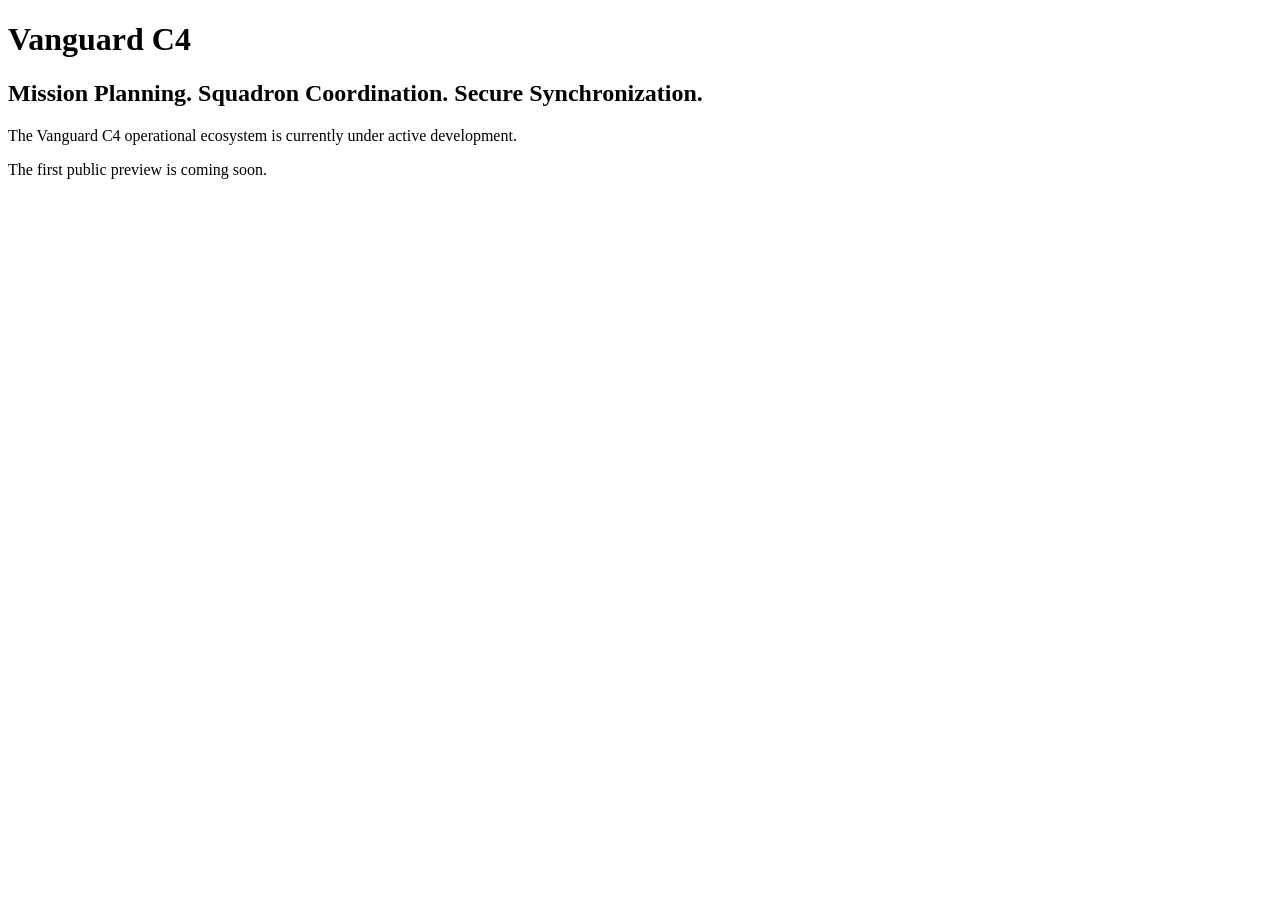
==== index.html @ b099a316 "Rename inndex.html to index.html" ====
<!DOCTYPE html>
<html lang="en">
<head>
    <meta charset="UTF-8">
    <meta name="viewport" content="width=device-width, initial-scale=1.0">
    <title>Vanguard C4</title>

    <link rel="stylesheet" href="css/styles.css">
</head>

<body>

    <h1>Vanguard C4</h1>

    <h2>Mission Planning. Squadron Coordination. Secure Synchronization.</h2>

    <p>
        The Vanguard C4 operational ecosystem is currently under active development.
    </p>

    <p>
        The first public preview is coming soon.
    </p>

    <script src="js/main.js"></script>

</body>
</html>
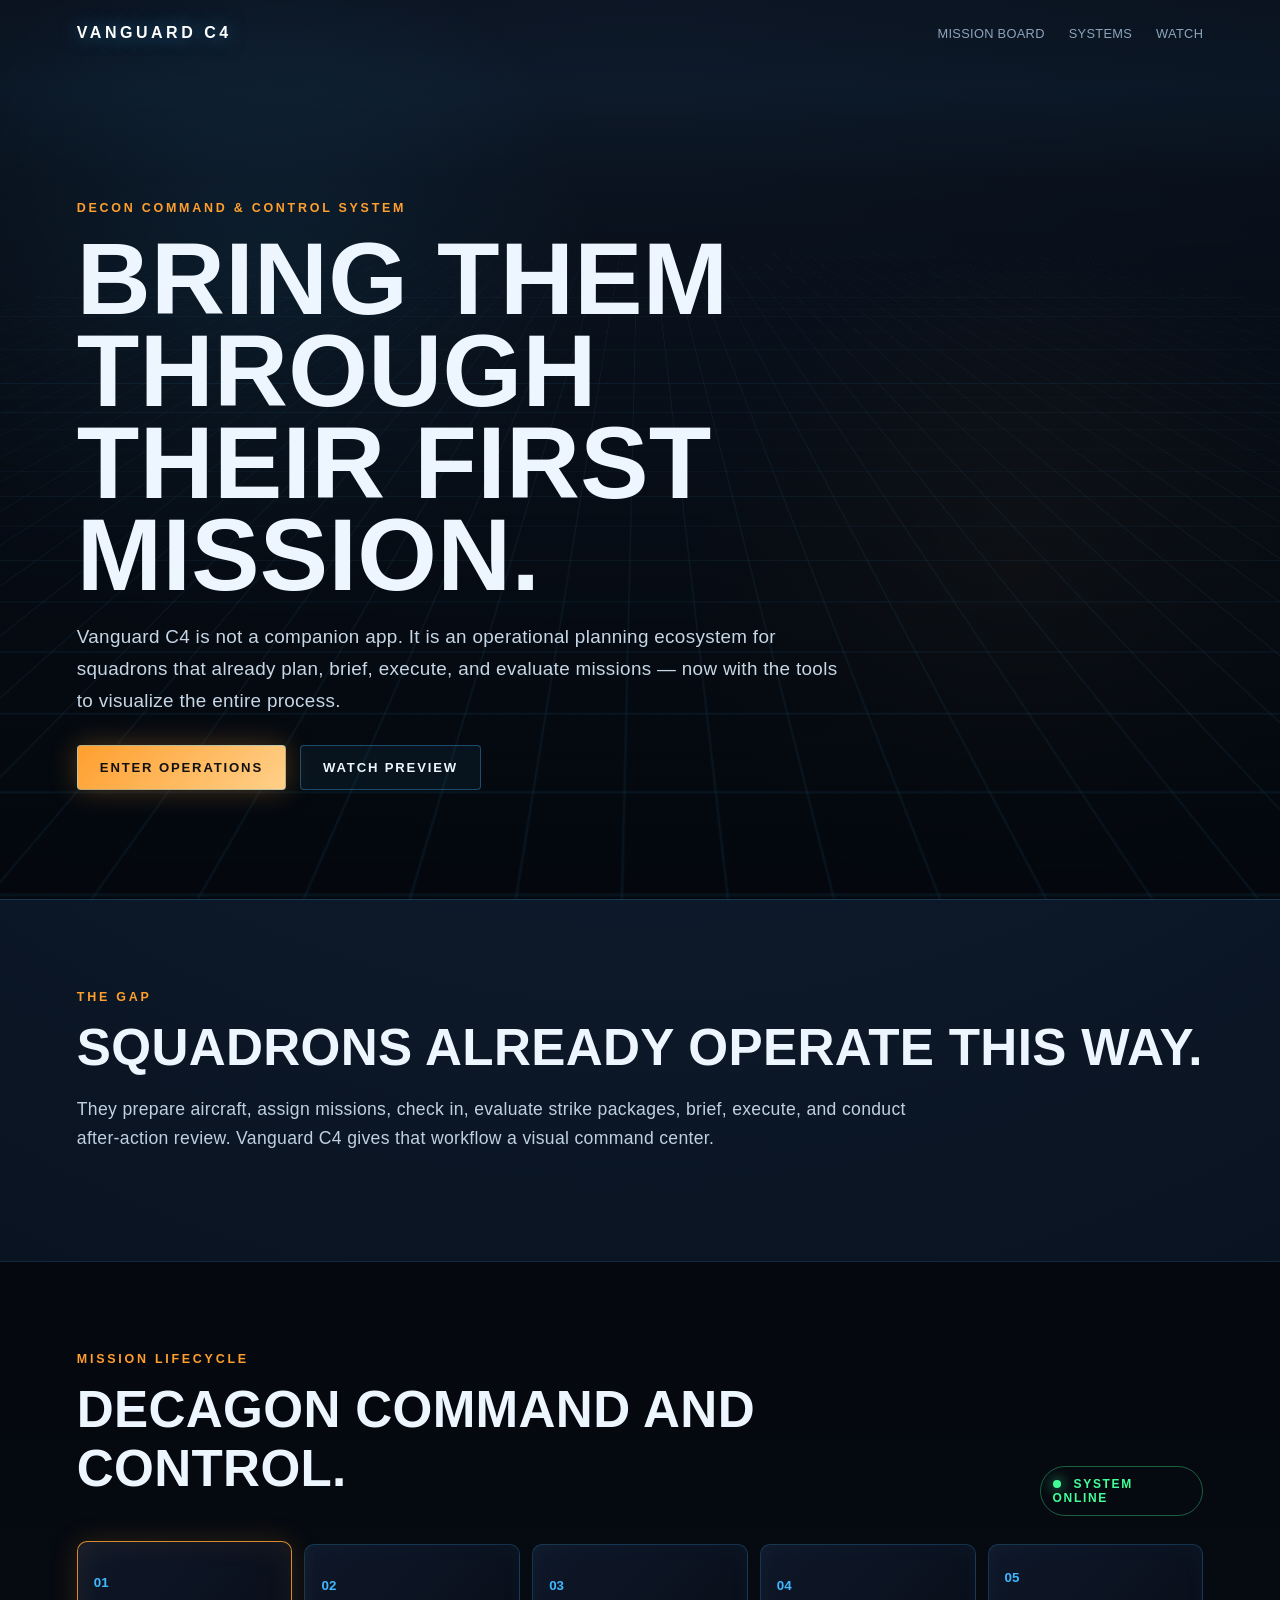
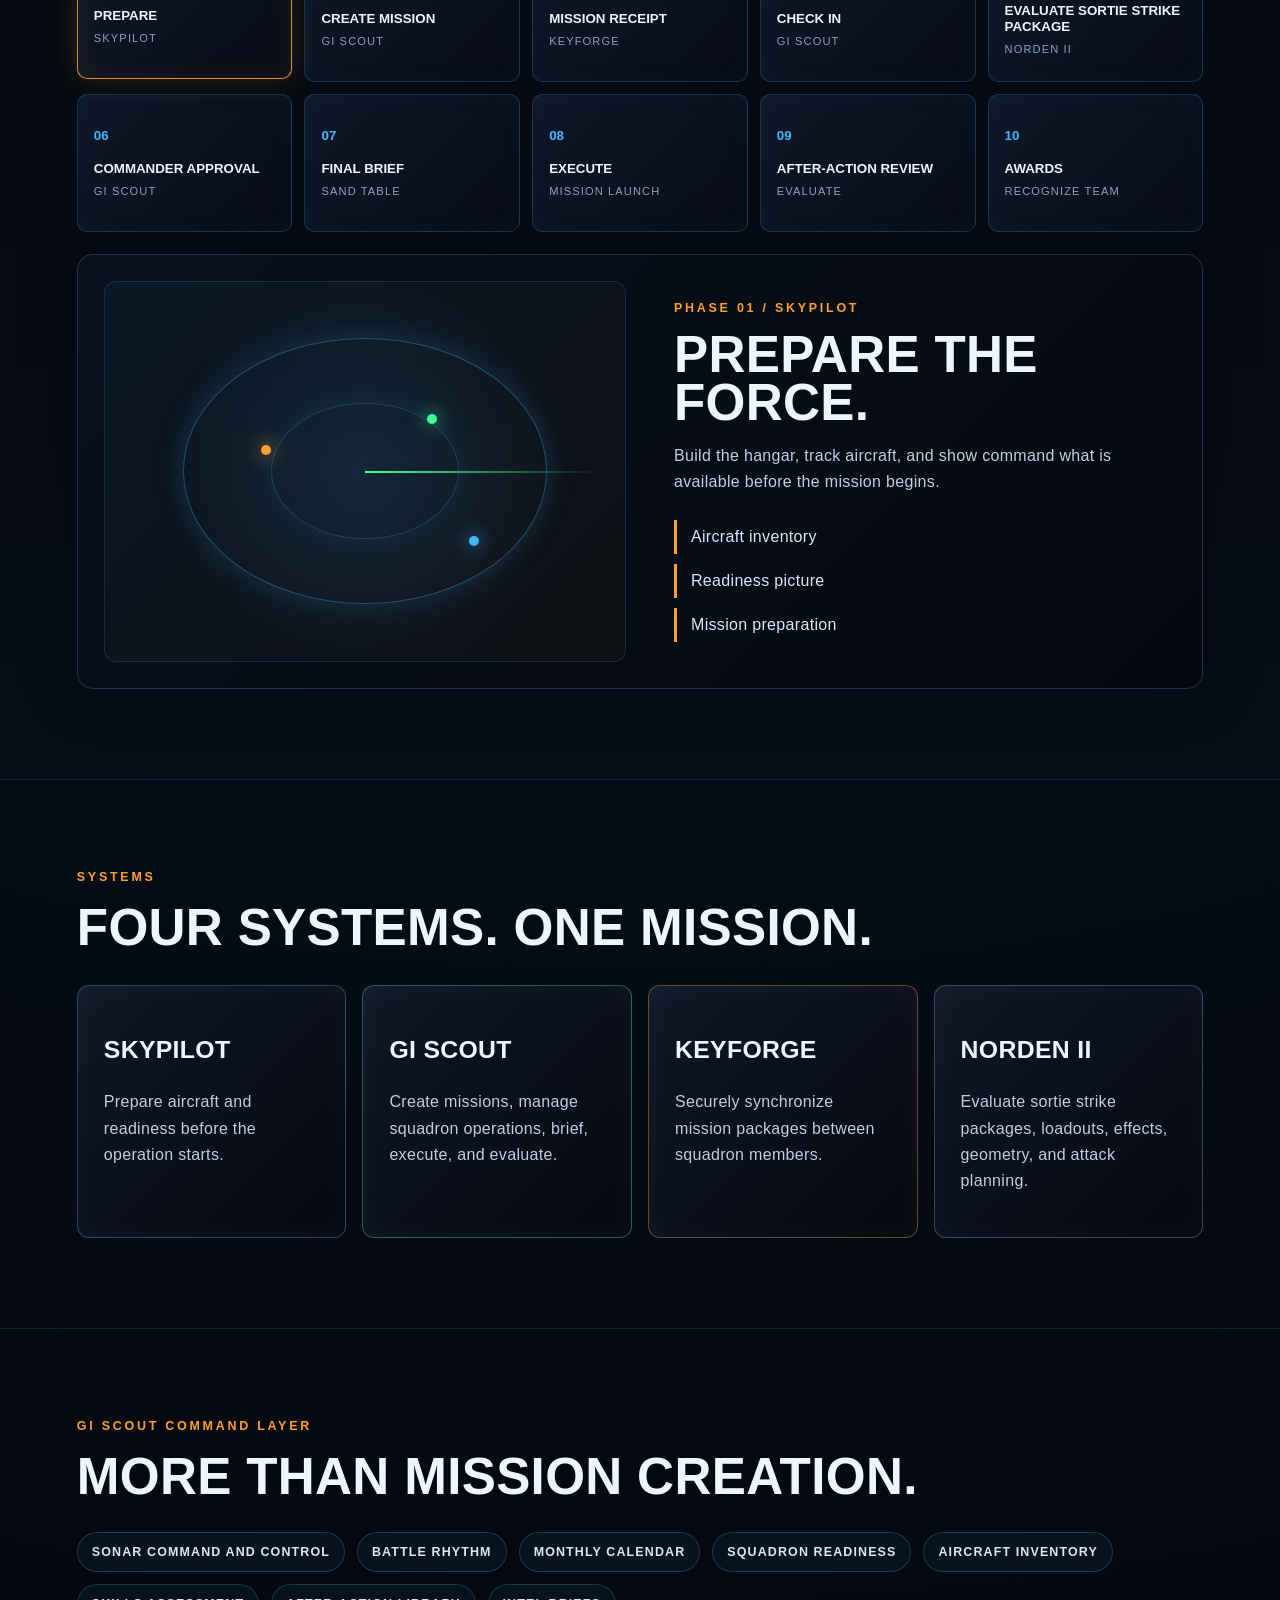
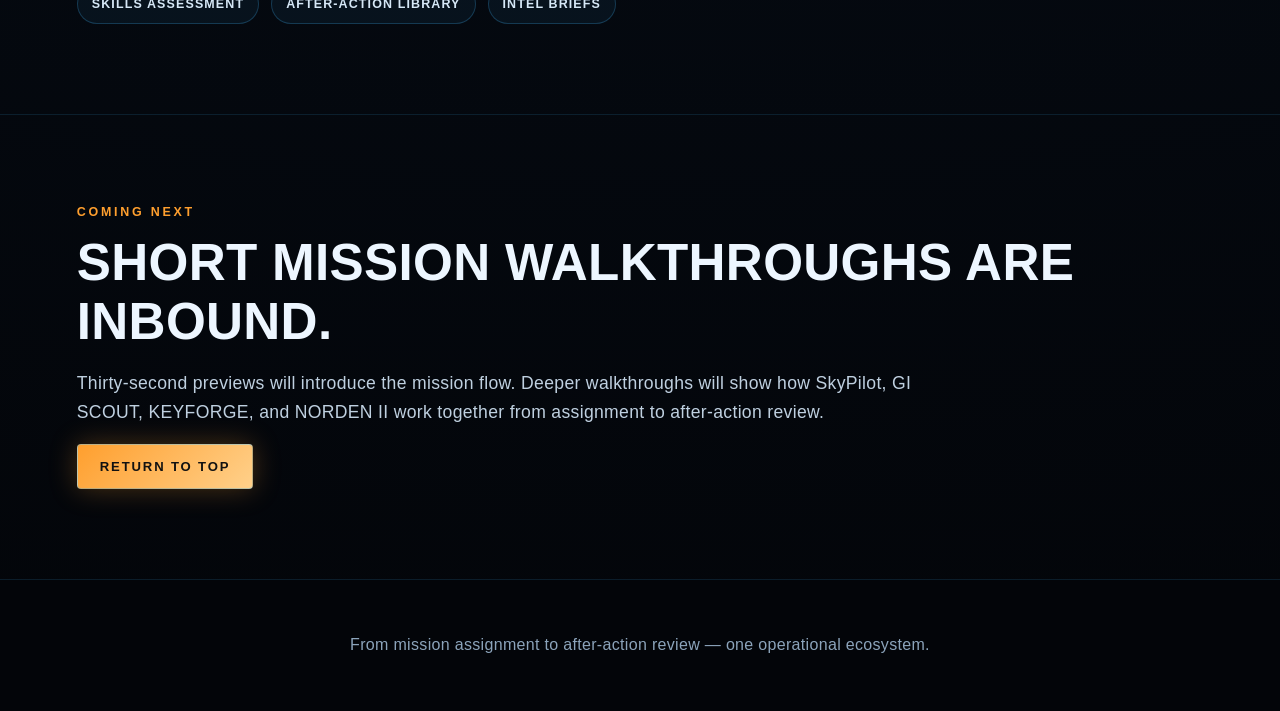
==== commit 918358d0: "Add files via upload" ====
--- a/index.html
+++ b/index.html
@@ -1,28 +1,142 @@
 <!DOCTYPE html>
 <html lang="en">
 <head>
-    <meta charset="UTF-8">
-    <meta name="viewport" content="width=device-width, initial-scale=1.0">
-    <title>Vanguard C4</title>
+  <meta charset="UTF-8" />
+  <meta name="viewport" content="width=device-width, initial-scale=1.0" />
+  <title>Vanguard C4 | Mission First</title>
+  <link rel="stylesheet" href="css/styles.css" />
+</head>
+<body>
+  <header class="hero" id="top">
+    <div class="scanline"></div>
+    <nav class="nav">
+      <div class="brand">VANGUARD C4</div>
+      <div class="nav-links">
+        <a href="#mission-board">Mission Board</a>
+        <a href="#systems">Systems</a>
+        <a href="#watch">Watch</a>
+      </div>
+    </nav>
+    <section class="hero-core">
+      <div class="eyebrow">DECON COMMAND & CONTROL SYSTEM</div>
+      <h1>Bring them through their first mission.</h1>
+      <p class="hero-text">Vanguard C4 is not a companion app. It is an operational planning ecosystem for squadrons that already plan, brief, execute, and evaluate missions — now with the tools to visualize the entire process.</p>
+      <div class="hero-actions">
+        <a class="btn primary" href="#mission-board">Enter Operations</a>
+        <a class="btn ghost" href="#watch">Watch Preview</a>
+      </div>
+    </section>
+  </header>
 
-    <link rel="stylesheet" href="css/styles.css">
-</head>
+  <main>
+    <section class="gap-section">
+      <div class="section-kicker">THE GAP</div>
+      <h2>Squadrons already operate this way.</h2>
+      <p>They prepare aircraft, assign missions, check in, evaluate strike packages, brief, execute, and conduct after-action review. Vanguard C4 gives that workflow a visual command center.</p>
+    </section>
 
-<body>
+    <section class="mission-board" id="mission-board">
+      <div class="board-header">
+        <div>
+          <div class="section-kicker">MISSION LIFECYCLE</div>
+          <h2>Decagon command and control.</h2>
+        </div>
+        <div class="status-chip"><span></span> SYSTEM ONLINE</div>
+      </div>
 
-    <h1>Vanguard C4</h1>
+      <div class="phase-grid">
+        <button class="phase-card active" data-phase="1">
+          <span class="phase-num">01</span><strong>Prepare</strong><small>SkyPilot</small>
+        </button>
+        <button class="phase-card" data-phase="2">
+          <span class="phase-num">02</span><strong>Create Mission</strong><small>GI SCOUT</small>
+        </button>
+        <button class="phase-card" data-phase="3">
+          <span class="phase-num">03</span><strong>Mission Receipt</strong><small>KEYFORGE</small>
+        </button>
+        <button class="phase-card" data-phase="4">
+          <span class="phase-num">04</span><strong>Check In</strong><small>GI SCOUT</small>
+        </button>
+        <button class="phase-card" data-phase="5">
+          <span class="phase-num">05</span><strong>Evaluate Sortie Strike Package</strong><small>NORDEN II</small>
+        </button>
+        <button class="phase-card" data-phase="6">
+          <span class="phase-num">06</span><strong>Commander Approval</strong><small>GI SCOUT</small>
+        </button>
+        <button class="phase-card" data-phase="7">
+          <span class="phase-num">07</span><strong>Final Brief</strong><small>Sand Table</small>
+        </button>
+        <button class="phase-card" data-phase="8">
+          <span class="phase-num">08</span><strong>Execute</strong><small>Mission Launch</small>
+        </button>
+        <button class="phase-card" data-phase="9">
+          <span class="phase-num">09</span><strong>After-Action Review</strong><small>Evaluate</small>
+        </button>
+        <button class="phase-card" data-phase="10">
+          <span class="phase-num">10</span><strong>Awards</strong><small>Recognize Team</small>
+        </button>
+      </div>
 
-    <h2>Mission Planning. Squadron Coordination. Secure Synchronization.</h2>
+      <article class="phase-detail" id="phase-detail">
+        <div class="phase-visual">
+          <div class="radar-ring"></div>
+          <div class="radar-ring small"></div>
+          <div class="radar-sweep"></div>
+          <div class="blip b1"></div>
+          <div class="blip b2"></div>
+          <div class="blip b3"></div>
+        </div>
+        <div class="phase-copy">
+          <div class="phase-label">PHASE 01 / SKYPILOT</div>
+          <h3>Prepare the force.</h3>
+          <p>Build the hangar, track aircraft, and show command what is available before the mission begins.</p>
+          <ul>
+            <li>Aircraft inventory</li>
+            <li>Readiness picture</li>
+            <li>Mission preparation</li>
+          </ul>
+        </div>
+      </article>
+    </section>
 
-    <p>
-        The Vanguard C4 operational ecosystem is currently under active development.
-    </p>
+    <section class="systems" id="systems">
+      <div class="section-kicker">SYSTEMS</div>
+      <h2>Four systems. One mission.</h2>
+      <div class="system-grid">
+        <div class="system-card blue"><h3>SkyPilot</h3><p>Prepare aircraft and readiness before the operation starts.</p></div>
+        <div class="system-card green"><h3>GI SCOUT</h3><p>Create missions, manage squadron operations, brief, execute, and evaluate.</p></div>
+        <div class="system-card amber"><h3>KEYFORGE</h3><p>Securely synchronize mission packages between squadron members.</p></div>
+        <div class="system-card steel"><h3>NORDEN II</h3><p>Evaluate sortie strike packages, loadouts, effects, geometry, and attack planning.</p></div>
+      </div>
+    </section>
 
-    <p>
-        The first public preview is coming soon.
-    </p>
+    <section class="capabilities">
+      <div class="section-kicker">GI SCOUT COMMAND LAYER</div>
+      <h2>More than mission creation.</h2>
+      <div class="capability-list">
+        <span>SONAR command and control</span>
+        <span>Battle rhythm</span>
+        <span>Monthly calendar</span>
+        <span>Squadron readiness</span>
+        <span>Aircraft inventory</span>
+        <span>Skills assessment</span>
+        <span>After-action library</span>
+        <span>Intel briefs</span>
+      </div>
+    </section>
 
-    <script src="js/main.js"></script>
+    <section class="watch" id="watch">
+      <div class="section-kicker">COMING NEXT</div>
+      <h2>Short mission walkthroughs are inbound.</h2>
+      <p>Thirty-second previews will introduce the mission flow. Deeper walkthroughs will show how SkyPilot, GI SCOUT, KEYFORGE, and NORDEN II work together from assignment to after-action review.</p>
+      <a class="btn primary" href="#top">Return to Top</a>
+    </section>
+  </main>
 
+  <footer>
+    <p>From mission assignment to after-action review — one operational ecosystem.</p>
+  </footer>
+
+  <script src="js/main.js"></script>
 </body>
 </html>
--- a/css/styles.css
+++ b/css/styles.css
@@ -0,0 +1 @@
+:root{--bg:#05080d;--panel:#0b1220;--panel2:#101a2b;--line:#1d3552;--blue:#40b8ff;--orange:#ff9f2e;--green:#42ff99;--text:#edf6ff;--muted:#8ca4bb;--red:#ff4b4b}*{box-sizing:border-box}html{scroll-behavior:smooth}body{margin:0;background:radial-gradient(circle at 50% 0%,#15233a 0%,#07101c 42%,#030509 100%);color:var(--text);font-family:Arial,Helvetica,sans-serif;letter-spacing:.02em}a{color:inherit;text-decoration:none}.hero{position:relative;min-height:100vh;overflow:hidden;border-bottom:1px solid rgba(64,184,255,.25);background:linear-gradient(rgba(3,7,12,.45),rgba(3,7,12,.96)),radial-gradient(circle at 20% 30%,rgba(64,184,255,.2),transparent 28%),radial-gradient(circle at 80% 65%,rgba(255,159,46,.14),transparent 28%)}.hero:before{content:"";position:absolute;inset:-40%;background-image:linear-gradient(rgba(64,184,255,.07) 1px,transparent 1px),linear-gradient(90deg,rgba(64,184,255,.07) 1px,transparent 1px);background-size:44px 44px;transform:perspective(600px) rotateX(62deg) translateY(-18%);animation:gridMove 12s linear infinite}.scanline{position:absolute;inset:0;background:linear-gradient(to bottom,transparent,rgba(64,184,255,.05),transparent);height:20%;animation:scan 5s linear infinite;opacity:.7}.nav{position:relative;z-index:2;display:flex;justify-content:space-between;align-items:center;padding:24px 6vw}.brand{font-weight:800;letter-spacing:.22em;color:#fff;text-shadow:0 0 18px rgba(64,184,255,.55)}.nav-links{display:flex;gap:24px;color:var(--muted);font-size:.8rem;text-transform:uppercase}.hero-core{position:relative;z-index:2;max-width:920px;padding:15vh 6vw 10vh}.eyebrow,.section-kicker,.phase-label{color:var(--orange);font-size:.78rem;font-weight:800;letter-spacing:.22em;text-transform:uppercase}.hero h1{font-size:clamp(3rem,8vw,7.5rem);line-height:.9;margin:18px 0;text-transform:uppercase}.hero-text{font-size:1.18rem;line-height:1.7;max-width:780px;color:#c7d6e5}.hero-actions{display:flex;gap:14px;flex-wrap:wrap;margin-top:28px}.btn{display:inline-flex;align-items:center;justify-content:center;padding:14px 22px;border:1px solid rgba(64,184,255,.35);text-transform:uppercase;font-size:.82rem;font-weight:800;letter-spacing:.14em;border-radius:4px}.btn.primary{background:linear-gradient(135deg,var(--orange),#ffd08a);color:#111;box-shadow:0 0 28px rgba(255,159,46,.28)}.btn.ghost{background:rgba(64,184,255,.06)}main{position:relative}.gap-section,.systems,.capabilities,.watch{padding:90px 6vw;border-bottom:1px solid rgba(64,184,255,.13)}h2{font-size:clamp(2rem,4vw,4rem);margin:14px 0 18px;text-transform:uppercase}p{color:#bfd0e0;line-height:1.65}.gap-section p,.watch p{max-width:850px;font-size:1.1rem}.mission-board{padding:90px 6vw;background:linear-gradient(180deg,rgba(5,8,13,.98),rgba(8,15,25,.96));border-bottom:1px solid rgba(64,184,255,.18)}.board-header{display:flex;justify-content:space-between;gap:22px;align-items:end;margin-bottom:28px}.status-chip{border:1px solid rgba(66,255,153,.35);color:var(--green);padding:10px 12px;border-radius:999px;font-size:.75rem;font-weight:800;letter-spacing:.14em}.status-chip span{display:inline-block;width:8px;height:8px;background:var(--green);border-radius:50%;box-shadow:0 0 14px var(--green);margin-right:8px}.phase-grid{display:grid;grid-template-columns:repeat(5,1fr);gap:12px;margin-bottom:22px}.phase-card{min-height:138px;text-align:left;background:linear-gradient(135deg,rgba(16,26,43,.92),rgba(8,13,24,.96));color:var(--text);border:1px solid rgba(64,184,255,.22);border-radius:10px;padding:16px;cursor:pointer;transition:.25s;box-shadow:inset 0 0 25px rgba(64,184,255,.04)}.phase-card:hover,.phase-card.active{border-color:rgba(255,159,46,.85);transform:translateY(-3px);box-shadow:0 0 28px rgba(255,159,46,.16),inset 0 0 30px rgba(255,159,46,.08)}.phase-num{display:block;color:var(--blue);font-weight:900;margin-bottom:18px}.phase-card strong{display:block;text-transform:uppercase;line-height:1.2}.phase-card small{display:block;color:var(--muted);margin-top:8px;text-transform:uppercase;letter-spacing:.1em}.phase-detail{display:grid;grid-template-columns:1fr 1fr;gap:28px;background:linear-gradient(135deg,rgba(10,18,31,.98),rgba(4,8,15,.98));border:1px solid rgba(64,184,255,.25);border-radius:16px;padding:26px;min-height:360px;box-shadow:0 0 60px rgba(0,0,0,.3)}.phase-visual{position:relative;min-height:300px;border:1px solid rgba(64,184,255,.16);border-radius:12px;background:radial-gradient(circle at center,rgba(64,184,255,.12),transparent 60%),linear-gradient(135deg,rgba(64,184,255,.04),rgba(255,159,46,.04));overflow:hidden}.radar-ring{position:absolute;inset:15%;border:1px solid rgba(64,184,255,.35);border-radius:50%;box-shadow:0 0 30px rgba(64,184,255,.15)}.radar-ring.small{inset:32%;opacity:.65}.radar-sweep{position:absolute;left:50%;top:50%;width:45%;height:2px;background:linear-gradient(90deg,var(--green),transparent);transform-origin:left;animation:sweep 4s linear infinite}.blip{position:absolute;width:10px;height:10px;border-radius:50%;background:var(--orange);box-shadow:0 0 18px var(--orange)}.b1{left:30%;top:43%}.b2{left:62%;top:35%;background:var(--green);box-shadow:0 0 18px var(--green)}.b3{left:70%;top:67%;background:var(--blue);box-shadow:0 0 18px var(--blue)}.phase-copy{padding:20px}.phase-copy h3{font-size:clamp(2rem,4vw,4.2rem);line-height:.94;margin:16px 0;text-transform:uppercase}.phase-copy ul{display:grid;gap:10px;padding:0;margin:24px 0 0;list-style:none}.phase-copy li{border-left:3px solid var(--orange);padding:8px 0 8px 14px;color:#d9e9f8}.system-grid{display:grid;grid-template-columns:repeat(4,1fr);gap:16px;margin-top:28px}.system-card{border:1px solid rgba(255,255,255,.12);border-radius:12px;padding:26px;min-height:220px;background:linear-gradient(135deg,rgba(16,26,43,.9),rgba(6,9,16,.96));box-shadow:inset 0 0 35px rgba(255,255,255,.03)}.system-card h3{text-transform:uppercase;font-size:1.55rem}.blue{border-color:rgba(64,184,255,.35)}.green{border-color:rgba(66,255,153,.35)}.amber{border-color:rgba(255,159,46,.4)}.steel{border-color:rgba(180,205,230,.3)}.capability-list{display:flex;gap:12px;flex-wrap:wrap;margin-top:26px}.capability-list span{padding:12px 14px;border:1px solid rgba(64,184,255,.24);background:rgba(64,184,255,.06);border-radius:999px;color:#d6e8f7;text-transform:uppercase;font-size:.78rem;font-weight:800;letter-spacing:.09em}footer{padding:36px 6vw;text-align:center;background:#030509}footer p{color:var(--muted)}@keyframes scan{from{transform:translateY(-100%)}to{transform:translateY(500%)}}@keyframes gridMove{to{background-position:0 44px,44px 0}}@keyframes sweep{to{transform:rotate(360deg)}}@media(max-width:980px){.phase-grid{grid-template-columns:repeat(2,1fr)}.phase-detail,.system-grid{grid-template-columns:1fr}.board-header{align-items:start;flex-direction:column}.nav-links{display:none}}@media(max-width:560px){.phase-grid{grid-template-columns:1fr}.hero-core{padding-top:10vh}}
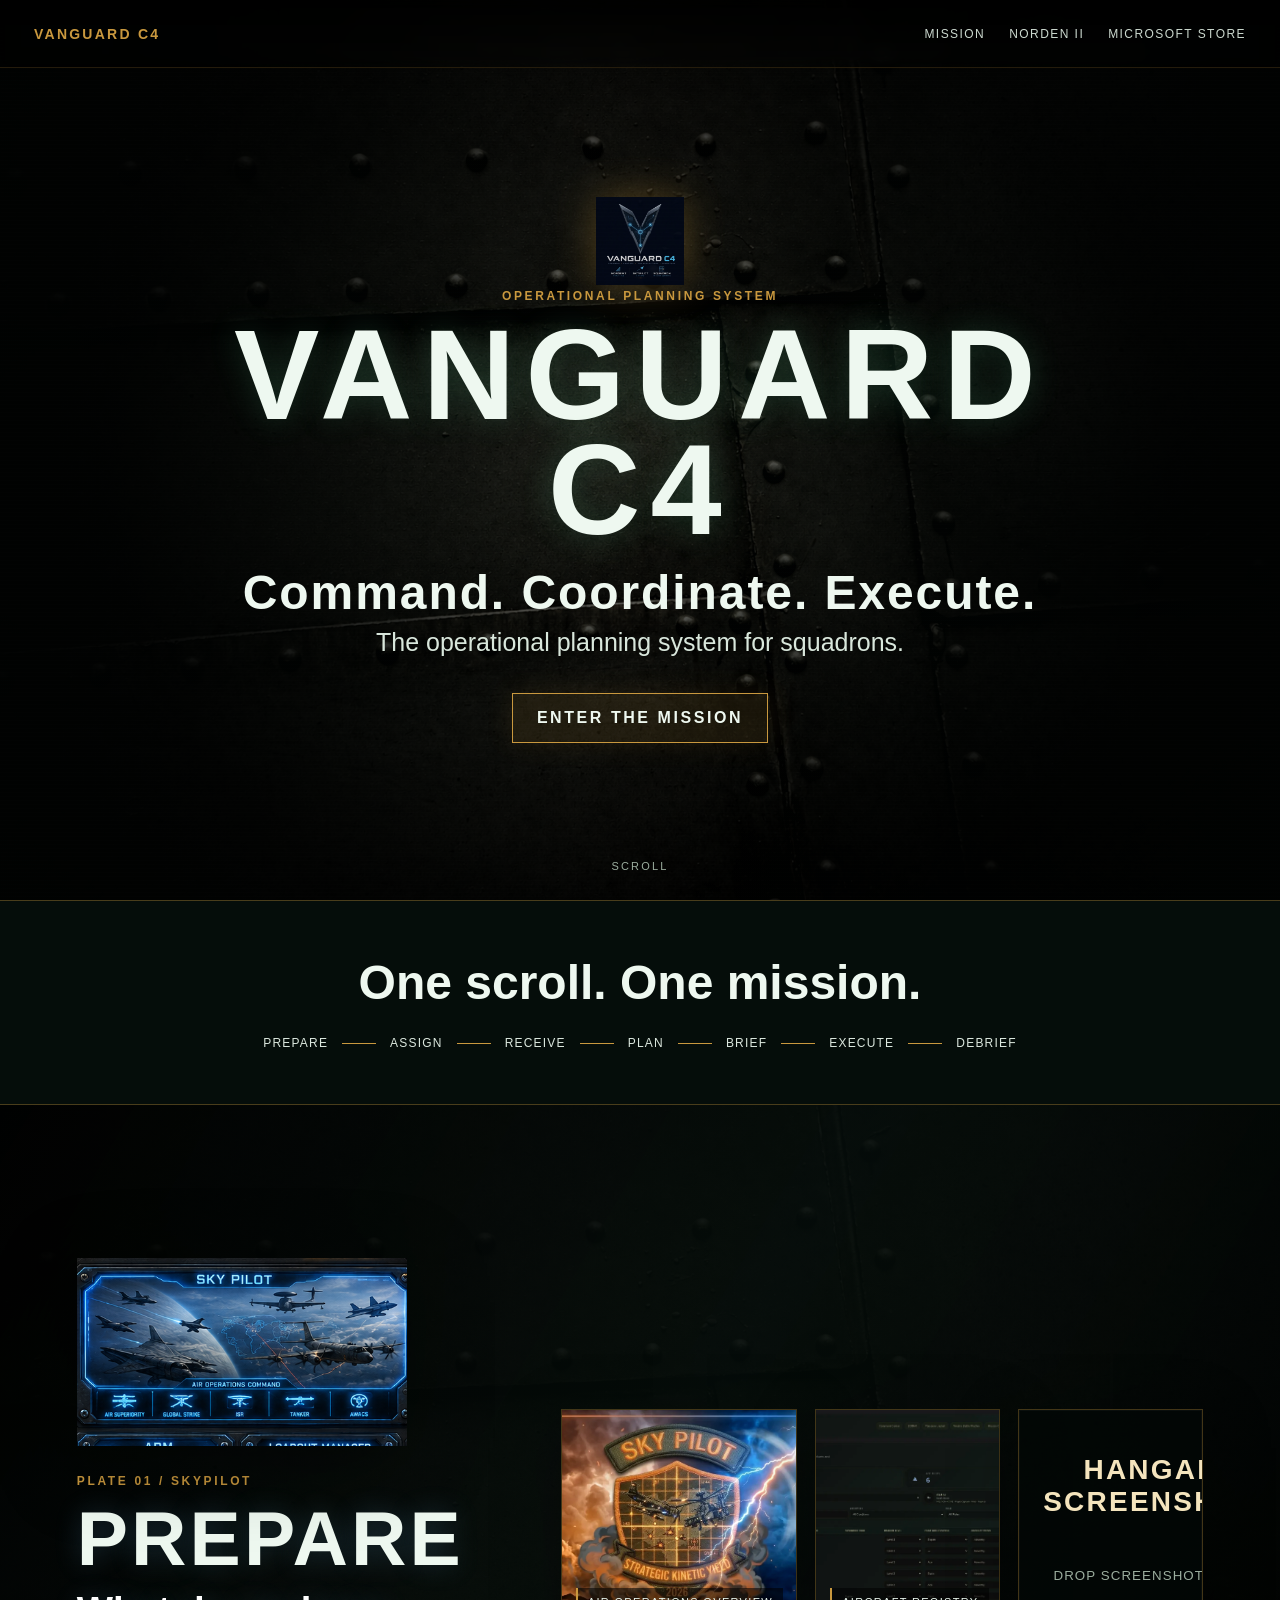
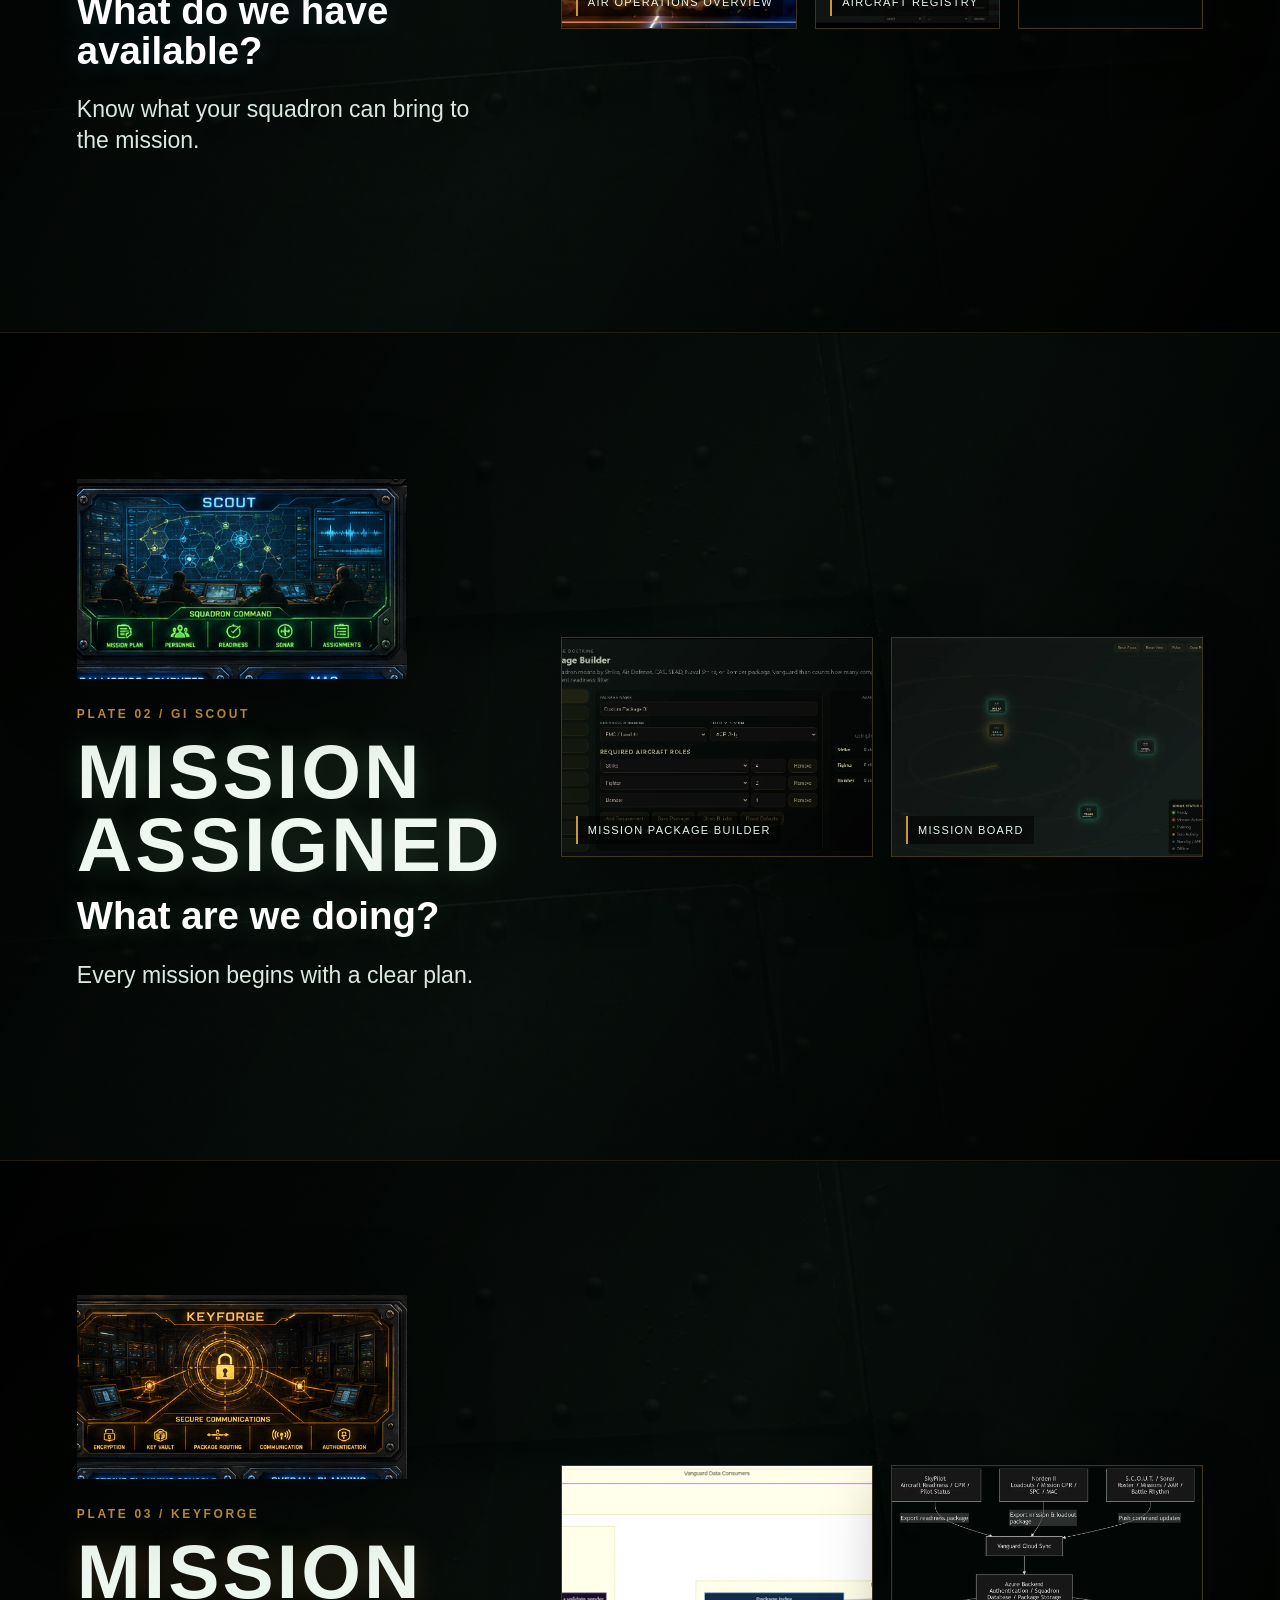
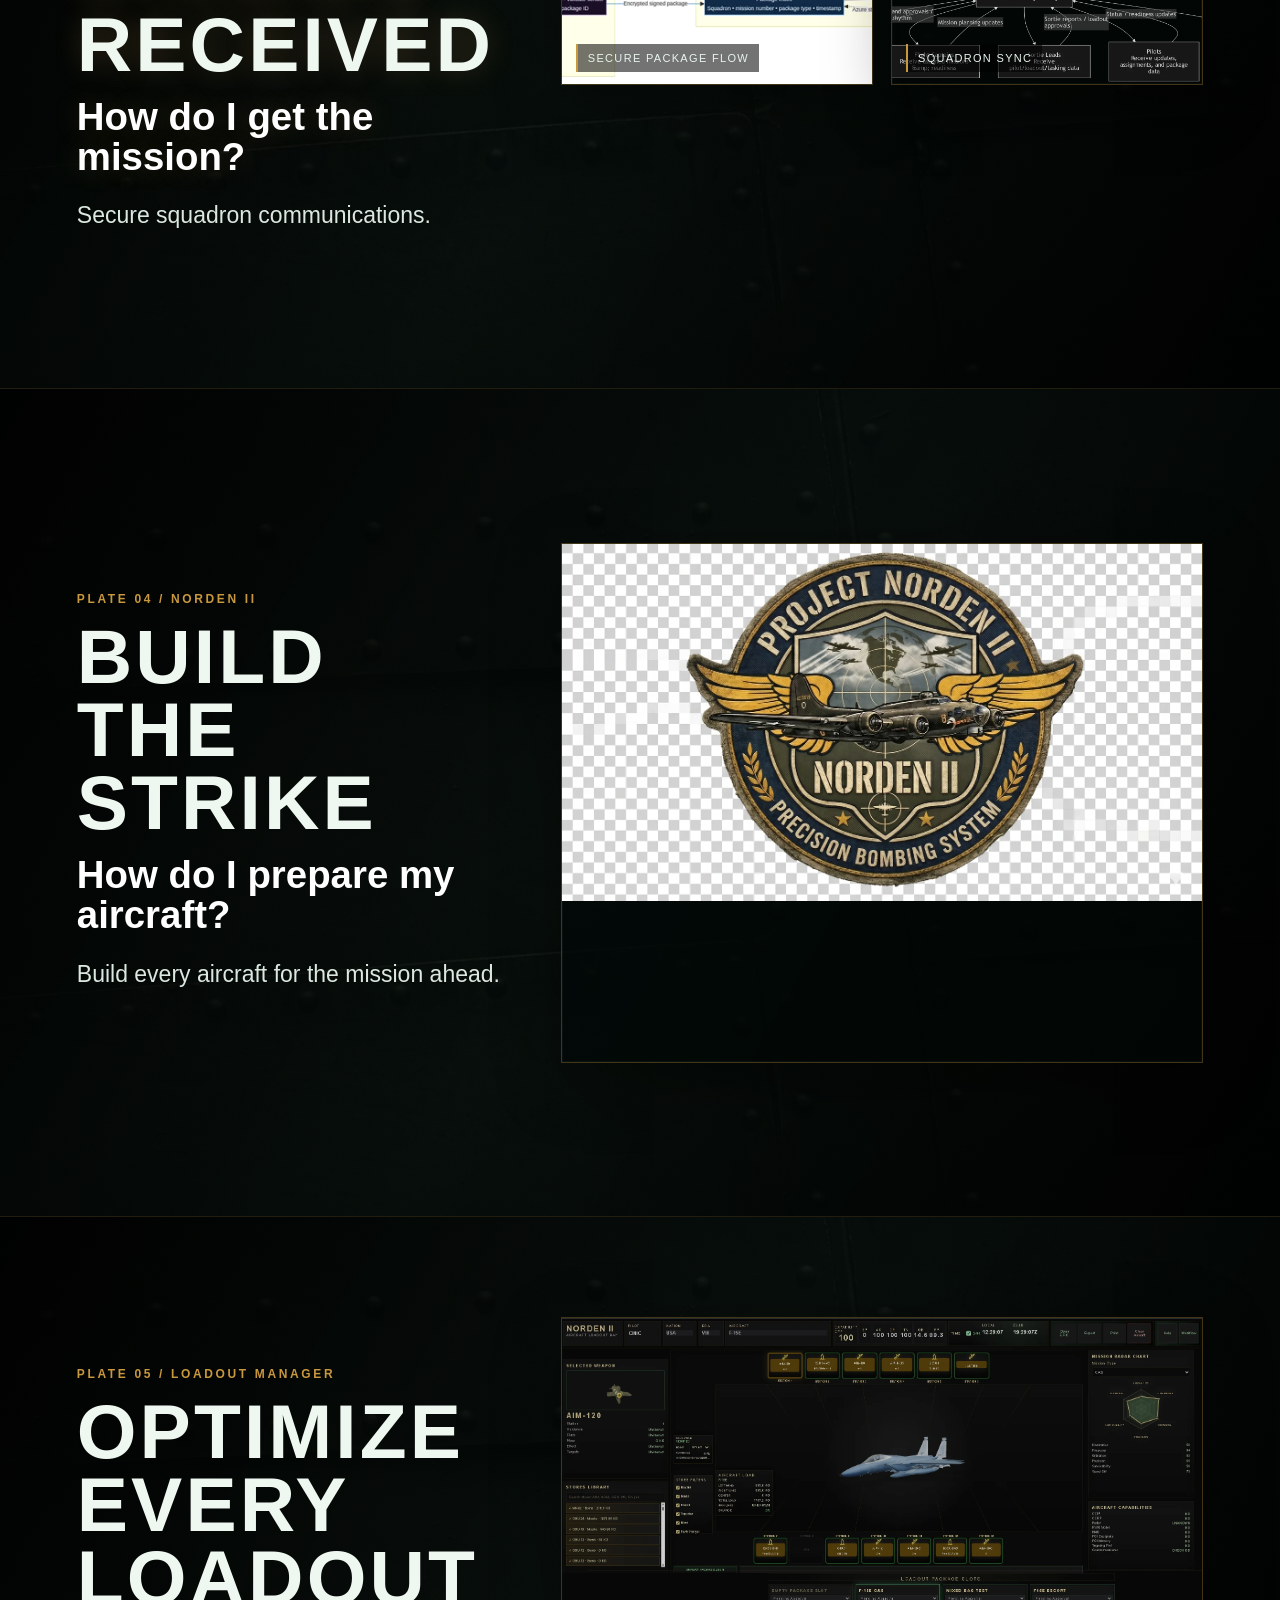
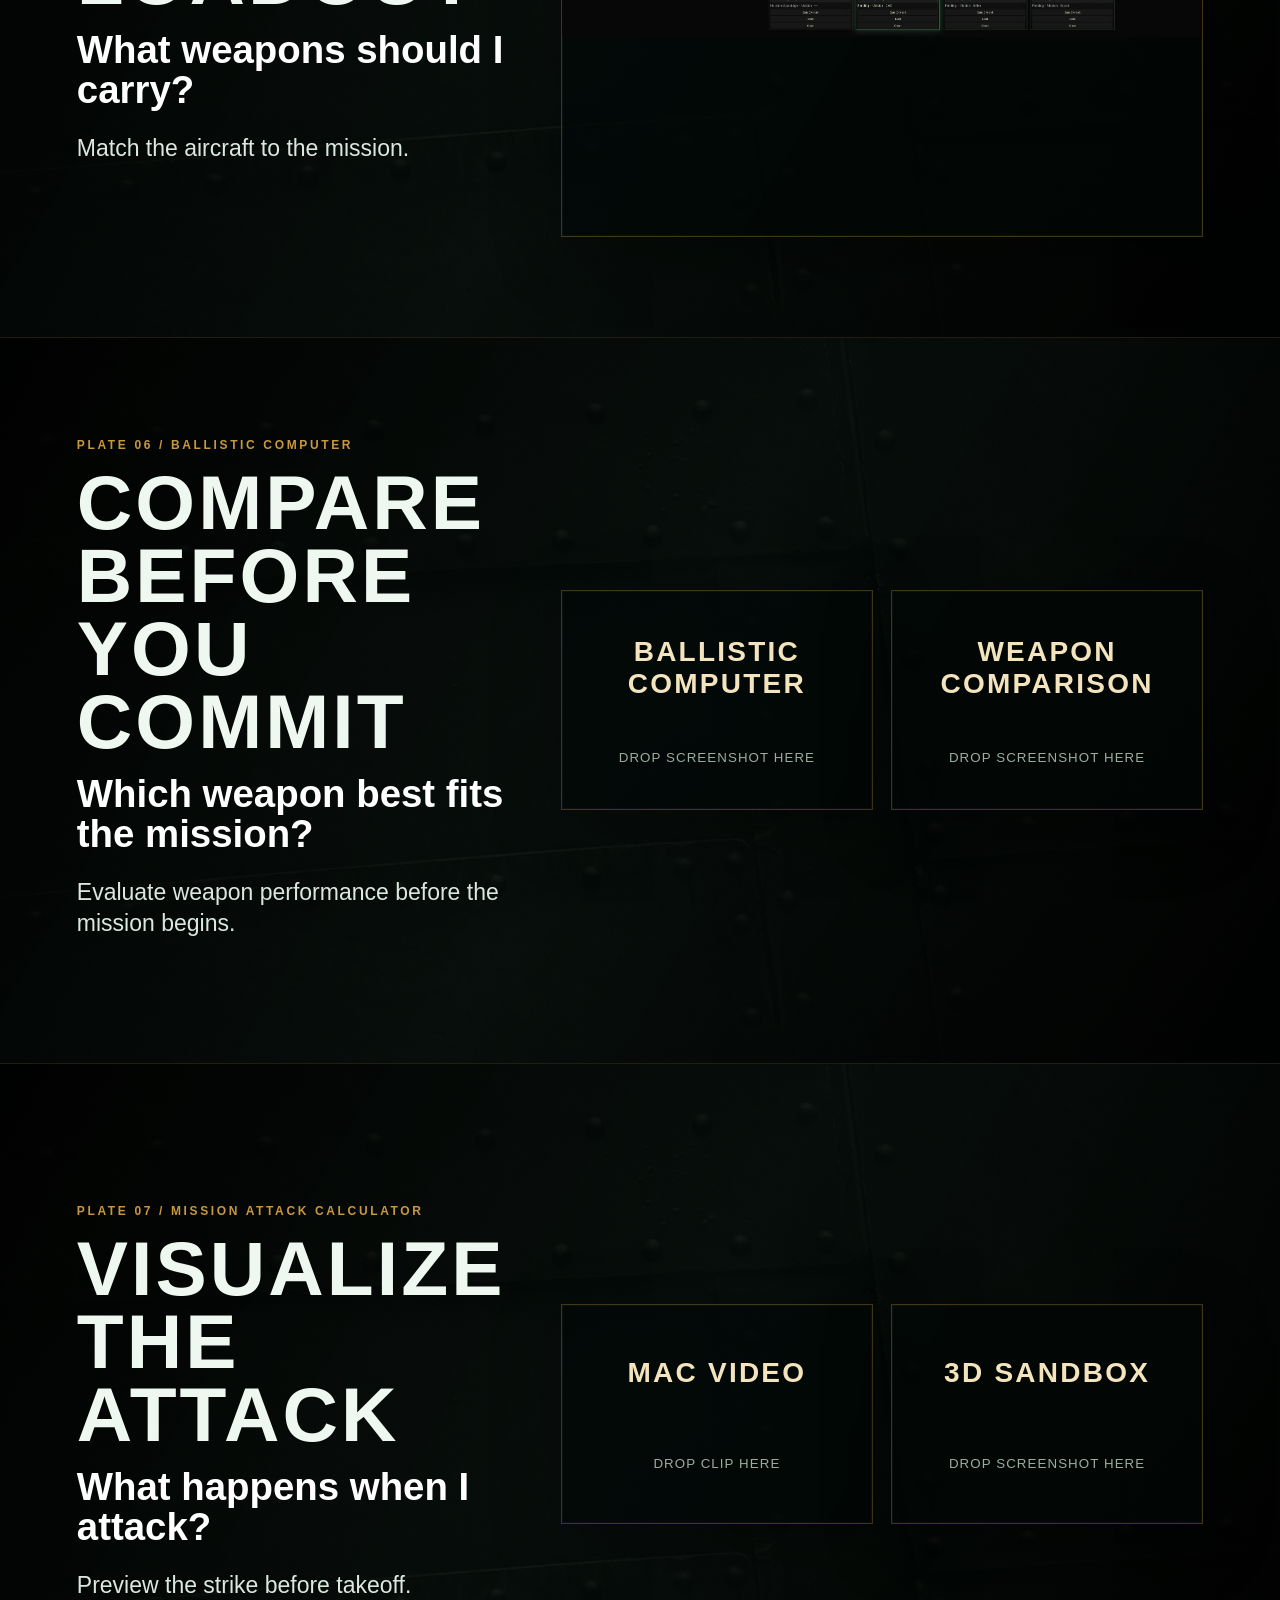
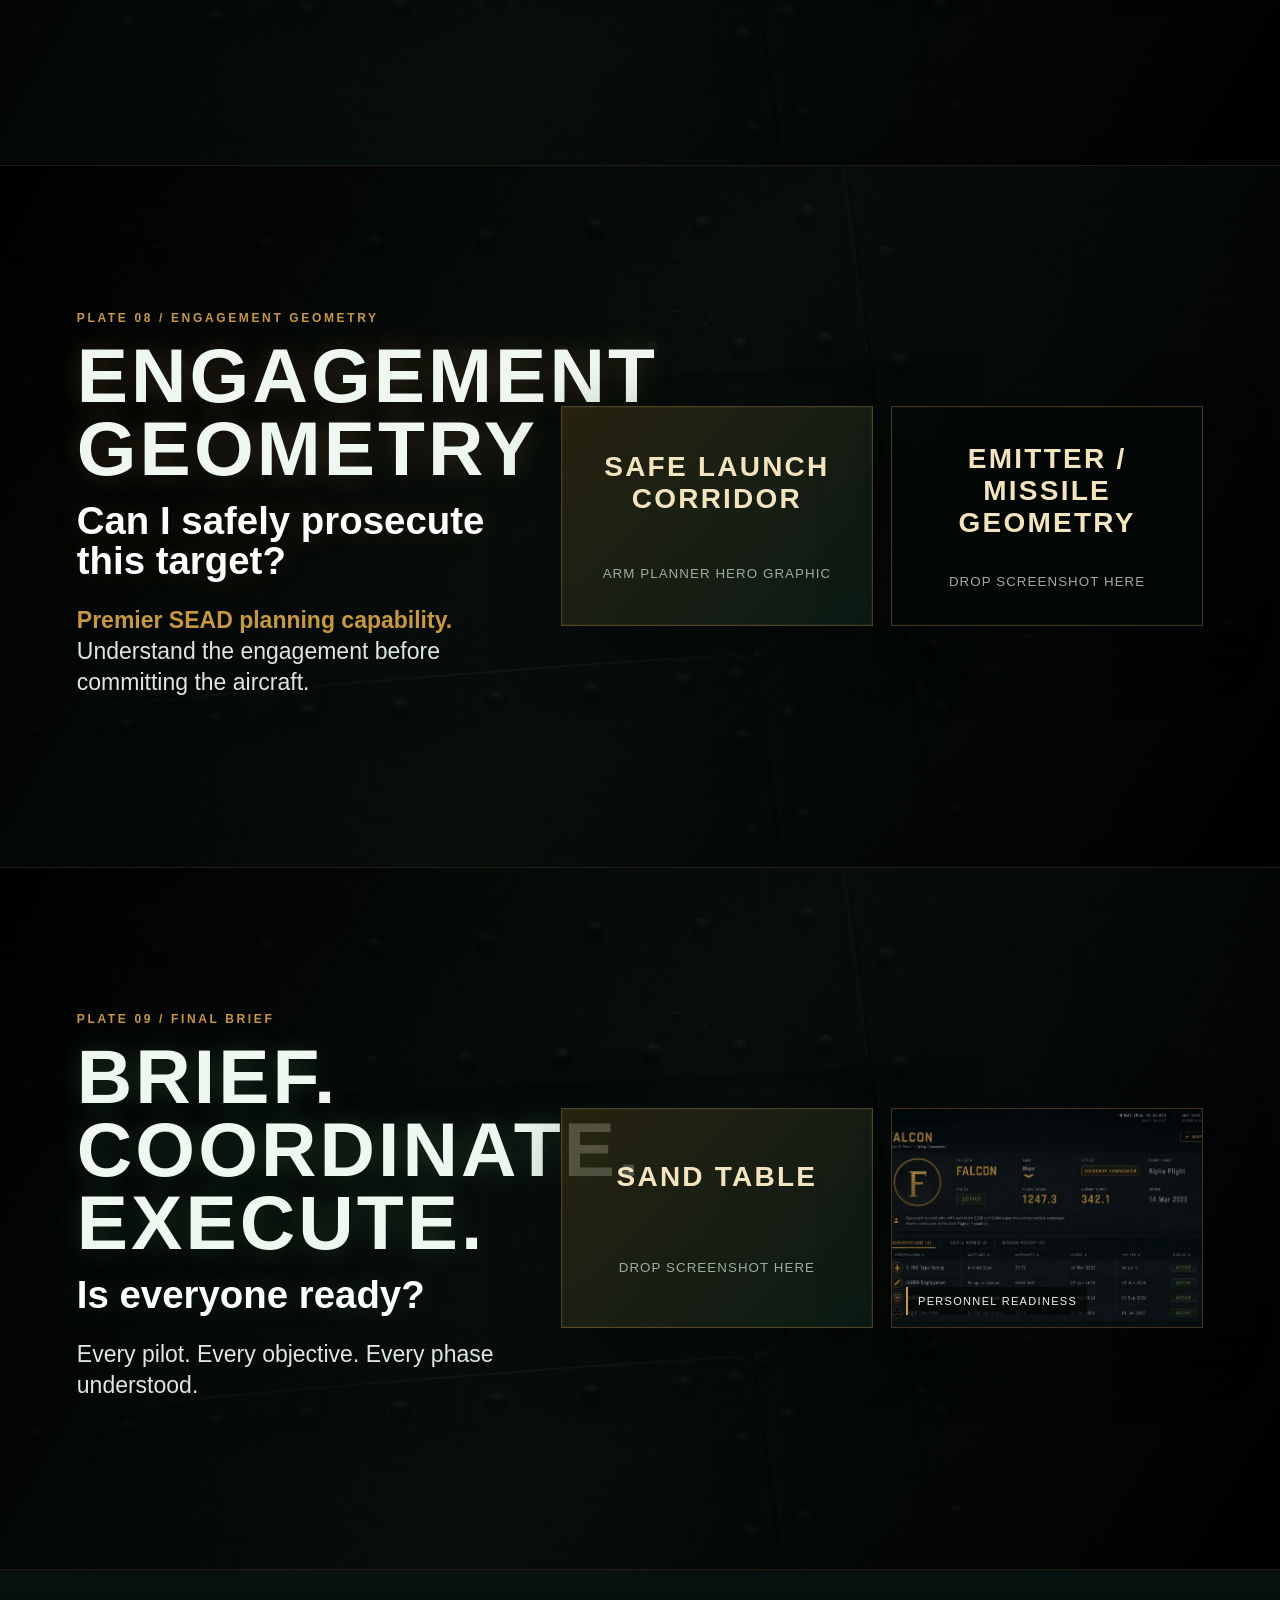
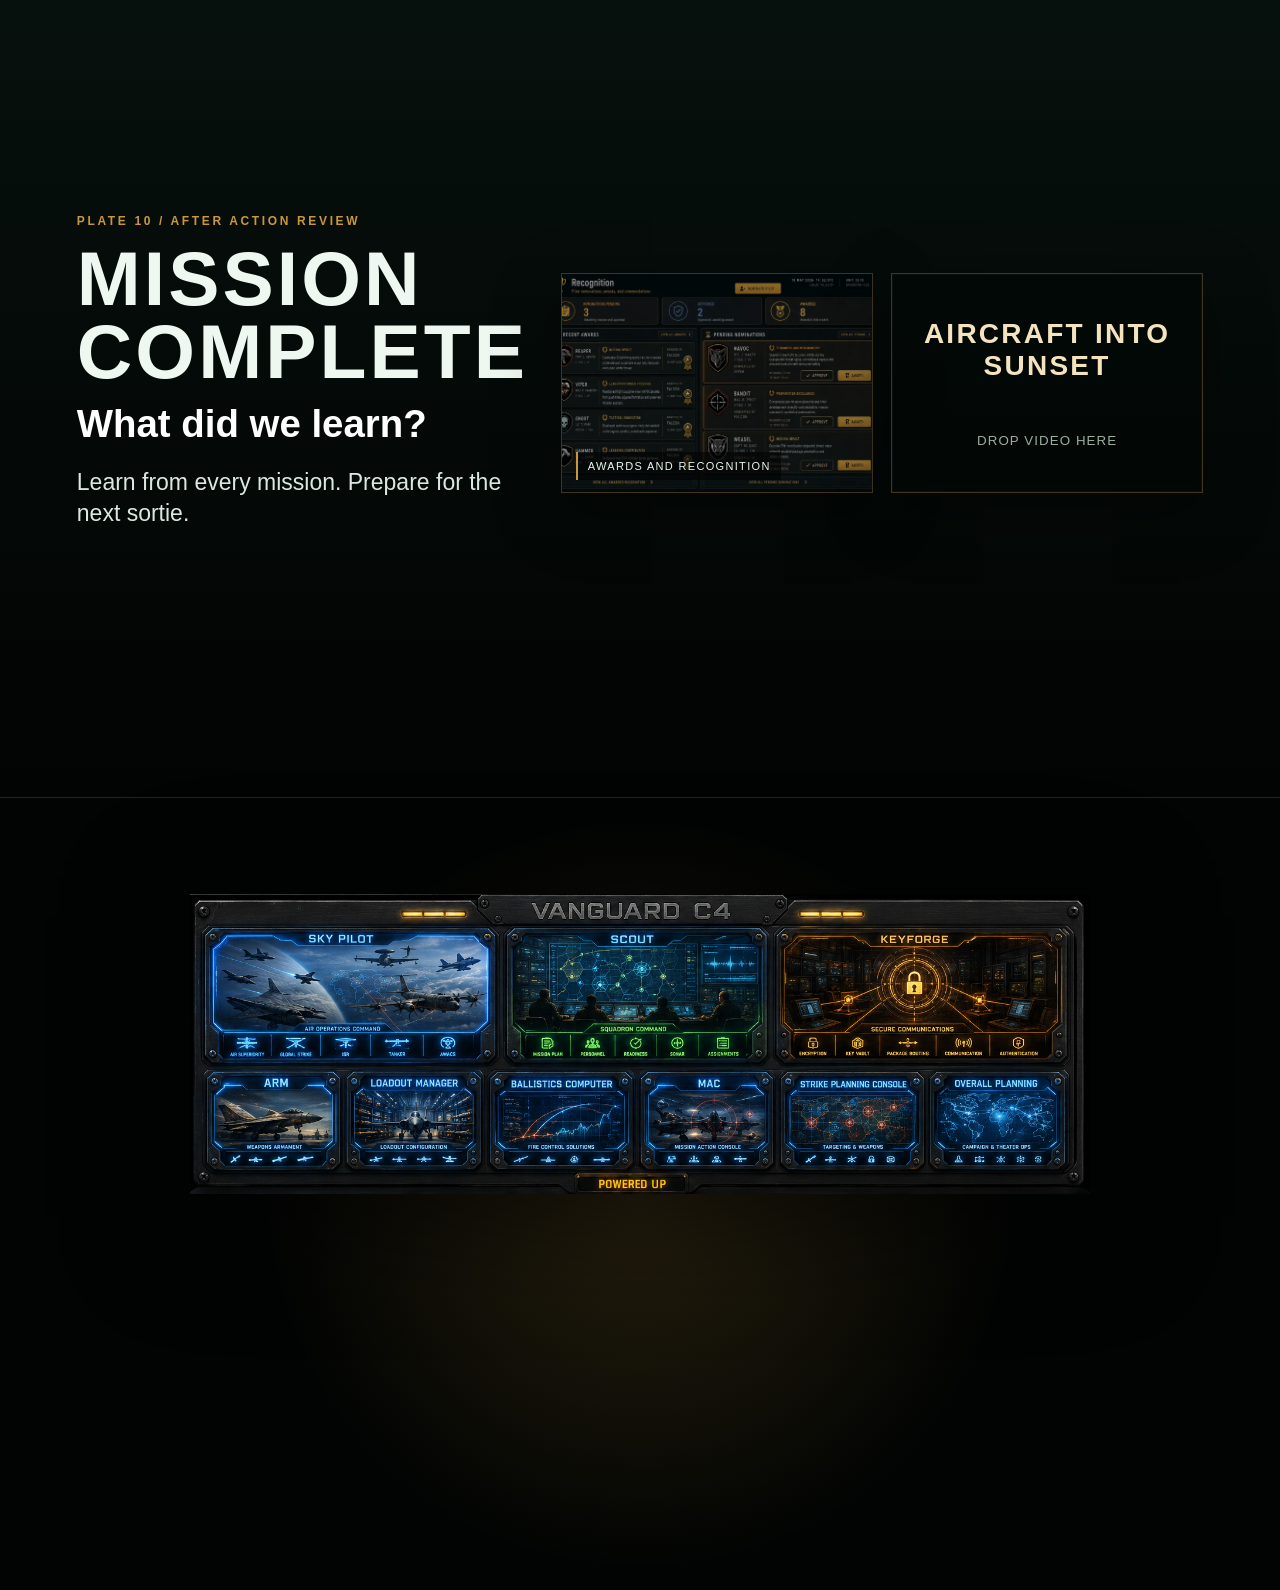
==== commit e53e236d: "Add files via upload" ====
--- a/index.html
+++ b/index.html
@@ -1,141 +1,184 @@
-<!DOCTYPE html>
+<!doctype html>
 <html lang="en">
 <head>
-  <meta charset="UTF-8" />
-  <meta name="viewport" content="width=device-width, initial-scale=1.0" />
-  <title>Vanguard C4 | Mission First</title>
+  <meta charset="utf-8" />
+  <meta name="viewport" content="width=device-width, initial-scale=1" />
+  <title>Vanguard C4 | Command. Coordinate. Execute.</title>
+  <meta name="description" content="Vanguard C4 is the operational planning system for squadrons. Command. Coordinate. Execute." />
   <link rel="stylesheet" href="css/styles.css" />
 </head>
 <body>
-  <header class="hero" id="top">
-    <div class="scanline"></div>
-    <nav class="nav">
-      <div class="brand">VANGUARD C4</div>
-      <div class="nav-links">
-        <a href="#mission-board">Mission Board</a>
-        <a href="#systems">Systems</a>
-        <a href="#watch">Watch</a>
-      </div>
+  <div class="scanlines" aria-hidden="true"></div>
+  <header class="topbar">
+    <div class="brand-mini">VANGUARD C4</div>
+    <nav aria-label="Primary">
+      <a href="#mission">Mission</a>
+      <a href="#norden">NORDEN II</a>
+      <a href="#store">Microsoft Store</a>
     </nav>
-    <section class="hero-core">
-      <div class="eyebrow">DECON COMMAND & CONTROL SYSTEM</div>
-      <h1>Bring them through their first mission.</h1>
-      <p class="hero-text">Vanguard C4 is not a companion app. It is an operational planning ecosystem for squadrons that already plan, brief, execute, and evaluate missions — now with the tools to visualize the entire process.</p>
-      <div class="hero-actions">
-        <a class="btn primary" href="#mission-board">Enter Operations</a>
-        <a class="btn ghost" href="#watch">Watch Preview</a>
-      </div>
-    </section>
   </header>
 
   <main>
-    <section class="gap-section">
-      <div class="section-kicker">THE GAP</div>
-      <h2>Squadrons already operate this way.</h2>
-      <p>They prepare aircraft, assign missions, check in, evaluate strike packages, brief, execute, and conduct after-action review. Vanguard C4 gives that workflow a visual command center.</p>
+    <section class="hero plate" id="top">
+      <video class="hero-video" autoplay muted loop playsinline poster="assets/images/backgrounds/metal_background.png">
+        <source src="assets/video/hero/hero_aircraft.mp4" type="video/mp4" />
+      </video>
+      <div class="hero-shade"></div>
+      <div class="hero-content">
+        <img class="hero-mark" src="assets/logos/vanguard_c4_logo.webp" alt="Vanguard C4 logo" />
+        <p class="eyebrow">Operational Planning System</p>
+        <h1>VANGUARD C4</h1>
+        <p class="tagline">Command. Coordinate. Execute.</p>
+        <p class="subline">The operational planning system for squadrons.</p>
+        <a class="mission-button" href="#mission">Enter the Mission</a>
+      </div>
+      <div class="scroll-cue">Scroll</div>
     </section>
 
-    <section class="mission-board" id="mission-board">
-      <div class="board-header">
-        <div>
-          <div class="section-kicker">MISSION LIFECYCLE</div>
-          <h2>Decagon command and control.</h2>
-        </div>
-        <div class="status-chip"><span></span> SYSTEM ONLINE</div>
-      </div>
-
-      <div class="phase-grid">
-        <button class="phase-card active" data-phase="1">
-          <span class="phase-num">01</span><strong>Prepare</strong><small>SkyPilot</small>
-        </button>
-        <button class="phase-card" data-phase="2">
-          <span class="phase-num">02</span><strong>Create Mission</strong><small>GI SCOUT</small>
-        </button>
-        <button class="phase-card" data-phase="3">
-          <span class="phase-num">03</span><strong>Mission Receipt</strong><small>KEYFORGE</small>
-        </button>
-        <button class="phase-card" data-phase="4">
-          <span class="phase-num">04</span><strong>Check In</strong><small>GI SCOUT</small>
-        </button>
-        <button class="phase-card" data-phase="5">
-          <span class="phase-num">05</span><strong>Evaluate Sortie Strike Package</strong><small>NORDEN II</small>
-        </button>
-        <button class="phase-card" data-phase="6">
-          <span class="phase-num">06</span><strong>Commander Approval</strong><small>GI SCOUT</small>
-        </button>
-        <button class="phase-card" data-phase="7">
-          <span class="phase-num">07</span><strong>Final Brief</strong><small>Sand Table</small>
-        </button>
-        <button class="phase-card" data-phase="8">
-          <span class="phase-num">08</span><strong>Execute</strong><small>Mission Launch</small>
-        </button>
-        <button class="phase-card" data-phase="9">
-          <span class="phase-num">09</span><strong>After-Action Review</strong><small>Evaluate</small>
-        </button>
-        <button class="phase-card" data-phase="10">
-          <span class="phase-num">10</span><strong>Awards</strong><small>Recognize Team</small>
-        </button>
-      </div>
-
-      <article class="phase-detail" id="phase-detail">
-        <div class="phase-visual">
-          <div class="radar-ring"></div>
-          <div class="radar-ring small"></div>
-          <div class="radar-sweep"></div>
-          <div class="blip b1"></div>
-          <div class="blip b2"></div>
-          <div class="blip b3"></div>
-        </div>
-        <div class="phase-copy">
-          <div class="phase-label">PHASE 01 / SKYPILOT</div>
-          <h3>Prepare the force.</h3>
-          <p>Build the hangar, track aircraft, and show command what is available before the mission begins.</p>
-          <ul>
-            <li>Aircraft inventory</li>
-            <li>Readiness picture</li>
-            <li>Mission preparation</li>
-          </ul>
-        </div>
-      </article>
-    </section>
-
-    <section class="systems" id="systems">
-      <div class="section-kicker">SYSTEMS</div>
-      <h2>Four systems. One mission.</h2>
-      <div class="system-grid">
-        <div class="system-card blue"><h3>SkyPilot</h3><p>Prepare aircraft and readiness before the operation starts.</p></div>
-        <div class="system-card green"><h3>GI SCOUT</h3><p>Create missions, manage squadron operations, brief, execute, and evaluate.</p></div>
-        <div class="system-card amber"><h3>KEYFORGE</h3><p>Securely synchronize mission packages between squadron members.</p></div>
-        <div class="system-card steel"><h3>NORDEN II</h3><p>Evaluate sortie strike packages, loadouts, effects, geometry, and attack planning.</p></div>
+    <section class="mission-strip" id="mission">
+      <p>One scroll. One mission.</p>
+      <div class="timeline" aria-label="Mission flow">
+        <span>Prepare</span><i></i><span>Assign</span><i></i><span>Receive</span><i></i><span>Plan</span><i></i><span>Brief</span><i></i><span>Execute</span><i></i><span>Debrief</span>
       </div>
     </section>
 
-    <section class="capabilities">
-      <div class="section-kicker">GI SCOUT COMMAND LAYER</div>
-      <h2>More than mission creation.</h2>
-      <div class="capability-list">
-        <span>SONAR command and control</span>
-        <span>Battle rhythm</span>
-        <span>Monthly calendar</span>
-        <span>Squadron readiness</span>
-        <span>Aircraft inventory</span>
-        <span>Skills assessment</span>
-        <span>After-action library</span>
-        <span>Intel briefs</span>
+    <section class="scene scene-blue" id="prepare">
+      <div class="scene-copy">
+        <img class="corner-panel" src="assets/images/panels/SkyPilot_PANEL_POWERED_UP.png" alt="SkyPilot panel" />
+        <p class="eyebrow">Plate 01 / SkyPilot</p>
+        <h2>Prepare</h2>
+        <h3>What do we have available?</h3>
+        <p>Know what your squadron can bring to the mission.</p>
+      </div>
+      <div class="visual-grid three">
+        <figure><img src="assets/images/skypilot/sky_pilot_banner.webp" alt="SkyPilot air operations banner" /><figcaption>Air operations overview</figcaption></figure>
+        <figure><img src="assets/images/skypilot/aircraft_registry_preview.webp" alt="Aircraft registry preview" /><figcaption>Aircraft registry</figcaption></figure>
+        <figure class="placeholder"><span>Hangar screenshot</span><small>Drop screenshot here</small></figure>
       </div>
     </section>
 
-    <section class="watch" id="watch">
-      <div class="section-kicker">COMING NEXT</div>
-      <h2>Short mission walkthroughs are inbound.</h2>
-      <p>Thirty-second previews will introduce the mission flow. Deeper walkthroughs will show how SkyPilot, GI SCOUT, KEYFORGE, and NORDEN II work together from assignment to after-action review.</p>
-      <a class="btn primary" href="#top">Return to Top</a>
+    <section class="scene scene-green" id="assigned">
+      <div class="scene-copy">
+        <img class="corner-panel" src="assets/images/panels/Scout_PANEL_POWERED_UP.png" alt="GI SCOUT panel" />
+        <p class="eyebrow">Plate 02 / GI SCOUT</p>
+        <h2>Mission Assigned</h2>
+        <h3>What are we doing?</h3>
+        <p>Every mission begins with a clear plan.</p>
+      </div>
+      <div class="visual-grid two">
+        <figure><img src="assets/images/scout/mission_package_builder.webp" alt="Mission package builder" /><figcaption>Mission package builder</figcaption></figure>
+        <figure><img src="assets/images/scout/sonar_map_preview.webp" alt="SCOUT mission display" /><figcaption>Mission board</figcaption></figure>
+      </div>
+    </section>
+
+    <section class="scene scene-amber" id="received">
+      <div class="scene-copy">
+        <img class="corner-panel" src="assets/images/panels/KeyForge_PANEL_POWERED_UP.png" alt="KeyForge panel" />
+        <p class="eyebrow">Plate 03 / KEYFORGE</p>
+        <h2>Mission Received</h2>
+        <h3>How do I get the mission?</h3>
+        <p>Secure squadron communications.</p>
+      </div>
+      <div class="visual-grid two">
+        <figure><img src="assets/images/keyforge/data_movement_flow.webp" alt="Data movement flow" /><figcaption>Secure package flow</figcaption></figure>
+        <figure><img src="assets/images/keyforge/cloud_sync.webp" alt="Cloud sync diagram" /><figcaption>Squadron sync</figcaption></figure>
+      </div>
+    </section>
+
+    <section class="scene scene-steel" id="norden">
+      <div class="scene-copy">
+        <p class="eyebrow">Plate 04 / NORDEN II</p>
+        <h2>Build the Strike</h2>
+        <h3>How do I prepare my aircraft?</h3>
+        <p>Build every aircraft for the mission ahead.</p>
+      </div>
+      <div class="visual-hero-card">
+        <img src="assets/images/norden/norden_ii_banner.webp" alt="NORDEN II mission planning banner" />
+      </div>
+    </section>
+
+    <section class="scene scene-steel compact">
+      <div class="scene-copy">
+        <p class="eyebrow">Plate 05 / Loadout Manager</p>
+        <h2>Optimize Every Loadout</h2>
+        <h3>What weapons should I carry?</h3>
+        <p>Match the aircraft to the mission.</p>
+      </div>
+      <div class="visual-hero-card"><img src="assets/images/norden/norden_loadout_manager.webp" alt="NORDEN II loadout manager" /></div>
+    </section>
+
+    <section class="scene scene-steel compact">
+      <div class="scene-copy">
+        <p class="eyebrow">Plate 06 / Ballistic Computer</p>
+        <h2>Compare Before You Commit</h2>
+        <h3>Which weapon best fits the mission?</h3>
+        <p>Evaluate weapon performance before the mission begins.</p>
+      </div>
+      <div class="visual-grid two">
+        <figure class="placeholder"><span>Ballistic Computer</span><small>Drop screenshot here</small></figure>
+        <figure class="placeholder"><span>Weapon Comparison</span><small>Drop screenshot here</small></figure>
+      </div>
+    </section>
+
+    <section class="scene scene-steel compact">
+      <div class="scene-copy">
+        <p class="eyebrow">Plate 07 / Mission Attack Calculator</p>
+        <h2>Visualize the Attack</h2>
+        <h3>What happens when I attack?</h3>
+        <p>Preview the strike before takeoff.</p>
+      </div>
+      <div class="visual-grid two">
+        <figure class="placeholder"><span>MAC video</span><small>Drop clip here</small></figure>
+        <figure class="placeholder"><span>3D Sandbox</span><small>Drop screenshot here</small></figure>
+      </div>
+    </section>
+
+    <section class="scene scene-gold compact">
+      <div class="scene-copy">
+        <p class="eyebrow">Plate 08 / Engagement Geometry</p>
+        <h2>Engagement Geometry</h2>
+        <h3>Can I safely prosecute this target?</h3>
+        <p><strong>Premier SEAD planning capability.</strong> Understand the engagement before committing the aircraft.</p>
+      </div>
+      <div class="visual-grid two">
+        <figure class="placeholder strong"><span>Safe Launch Corridor</span><small>ARM planner hero graphic</small></figure>
+        <figure class="placeholder"><span>Emitter / Missile Geometry</span><small>Drop screenshot here</small></figure>
+      </div>
+    </section>
+
+    <section class="scene scene-green compact">
+      <div class="scene-copy">
+        <p class="eyebrow">Plate 09 / Final Brief</p>
+        <h2>Brief. Coordinate. Execute.</h2>
+        <h3>Is everyone ready?</h3>
+        <p>Every pilot. Every objective. Every phase understood.</p>
+      </div>
+      <div class="visual-grid two">
+        <figure class="placeholder strong"><span>Sand Table</span><small>Drop screenshot here</small></figure>
+        <figure><img src="assets/images/scout/personnel_jacket_preview.webp" alt="Personnel readiness view" /><figcaption>Personnel readiness</figcaption></figure>
+      </div>
+    </section>
+
+    <section class="scene scene-finale" id="complete">
+      <div class="scene-copy">
+        <p class="eyebrow">Plate 10 / After Action Review</p>
+        <h2>Mission Complete</h2>
+        <h3>What did we learn?</h3>
+        <p>Learn from every mission. Prepare for the next sortie.</p>
+      </div>
+      <div class="visual-grid two">
+        <figure><img src="assets/images/scout/recognition_preview.webp" alt="Awards and recognition" /><figcaption>Awards and recognition</figcaption></figure>
+        <figure class="placeholder"><span>Aircraft into sunset</span><small>Drop video here</small></figure>
+      </div>
+    </section>
+
+    <section class="store" id="store">
+      <img src="assets/images/panels/Vanguard_C4_MASTER_PANEL_POWERED_UP.png" alt="Vanguard C4 master panel" />
+      <h2>VANGUARD C4</h2>
+      <p>Command. Coordinate. Execute.</p>
+      <p class="store-line">Coming soon through Microsoft Store.</p>
     </section>
   </main>
-
-  <footer>
-    <p>From mission assignment to after-action review — one operational ecosystem.</p>
-  </footer>
 
   <script src="js/main.js"></script>
 </body>
--- a/css/styles.css
+++ b/css/styles.css
@@ -1 +1,19 @@
-:root{--bg:#05080d;--panel:#0b1220;--panel2:#101a2b;--line:#1d3552;--blue:#40b8ff;--orange:#ff9f2e;--green:#42ff99;--text:#edf6ff;--muted:#8ca4bb;--red:#ff4b4b}*{box-sizing:border-box}html{scroll-behavior:smooth}body{margin:0;background:radial-gradient(circle at 50% 0%,#15233a 0%,#07101c 42%,#030509 100%);color:var(--text);font-family:Arial,Helvetica,sans-serif;letter-spacing:.02em}a{color:inherit;text-decoration:none}.hero{position:relative;min-height:100vh;overflow:hidden;border-bottom:1px solid rgba(64,184,255,.25);background:linear-gradient(rgba(3,7,12,.45),rgba(3,7,12,.96)),radial-gradient(circle at 20% 30%,rgba(64,184,255,.2),transparent 28%),radial-gradient(circle at 80% 65%,rgba(255,159,46,.14),transparent 28%)}.hero:before{content:"";position:absolute;inset:-40%;background-image:linear-gradient(rgba(64,184,255,.07) 1px,transparent 1px),linear-gradient(90deg,rgba(64,184,255,.07) 1px,transparent 1px);background-size:44px 44px;transform:perspective(600px) rotateX(62deg) translateY(-18%);animation:gridMove 12s linear infinite}.scanline{position:absolute;inset:0;background:linear-gradient(to bottom,transparent,rgba(64,184,255,.05),transparent);height:20%;animation:scan 5s linear infinite;opacity:.7}.nav{position:relative;z-index:2;display:flex;justify-content:space-between;align-items:center;padding:24px 6vw}.brand{font-weight:800;letter-spacing:.22em;color:#fff;text-shadow:0 0 18px rgba(64,184,255,.55)}.nav-links{display:flex;gap:24px;color:var(--muted);font-size:.8rem;text-transform:uppercase}.hero-core{position:relative;z-index:2;max-width:920px;padding:15vh 6vw 10vh}.eyebrow,.section-kicker,.phase-label{color:var(--orange);font-size:.78rem;font-weight:800;letter-spacing:.22em;text-transform:uppercase}.hero h1{font-size:clamp(3rem,8vw,7.5rem);line-height:.9;margin:18px 0;text-transform:uppercase}.hero-text{font-size:1.18rem;line-height:1.7;max-width:780px;color:#c7d6e5}.hero-actions{display:flex;gap:14px;flex-wrap:wrap;margin-top:28px}.btn{display:inline-flex;align-items:center;justify-content:center;padding:14px 22px;border:1px solid rgba(64,184,255,.35);text-transform:uppercase;font-size:.82rem;font-weight:800;letter-spacing:.14em;border-radius:4px}.btn.primary{background:linear-gradient(135deg,var(--orange),#ffd08a);color:#111;box-shadow:0 0 28px rgba(255,159,46,.28)}.btn.ghost{background:rgba(64,184,255,.06)}main{position:relative}.gap-section,.systems,.capabilities,.watch{padding:90px 6vw;border-bottom:1px solid rgba(64,184,255,.13)}h2{font-size:clamp(2rem,4vw,4rem);margin:14px 0 18px;text-transform:uppercase}p{color:#bfd0e0;line-height:1.65}.gap-section p,.watch p{max-width:850px;font-size:1.1rem}.mission-board{padding:90px 6vw;background:linear-gradient(180deg,rgba(5,8,13,.98),rgba(8,15,25,.96));border-bottom:1px solid rgba(64,184,255,.18)}.board-header{display:flex;justify-content:space-between;gap:22px;align-items:end;margin-bottom:28px}.status-chip{border:1px solid rgba(66,255,153,.35);color:var(--green);padding:10px 12px;border-radius:999px;font-size:.75rem;font-weight:800;letter-spacing:.14em}.status-chip span{display:inline-block;width:8px;height:8px;background:var(--green);border-radius:50%;box-shadow:0 0 14px var(--green);margin-right:8px}.phase-grid{display:grid;grid-template-columns:repeat(5,1fr);gap:12px;margin-bottom:22px}.phase-card{min-height:138px;text-align:left;background:linear-gradient(135deg,rgba(16,26,43,.92),rgba(8,13,24,.96));color:var(--text);border:1px solid rgba(64,184,255,.22);border-radius:10px;padding:16px;cursor:pointer;transition:.25s;box-shadow:inset 0 0 25px rgba(64,184,255,.04)}.phase-card:hover,.phase-card.active{border-color:rgba(255,159,46,.85);transform:translateY(-3px);box-shadow:0 0 28px rgba(255,159,46,.16),inset 0 0 30px rgba(255,159,46,.08)}.phase-num{display:block;color:var(--blue);font-weight:900;margin-bottom:18px}.phase-card strong{display:block;text-transform:uppercase;line-height:1.2}.phase-card small{display:block;color:var(--muted);margin-top:8px;text-transform:uppercase;letter-spacing:.1em}.phase-detail{display:grid;grid-template-columns:1fr 1fr;gap:28px;background:linear-gradient(135deg,rgba(10,18,31,.98),rgba(4,8,15,.98));border:1px solid rgba(64,184,255,.25);border-radius:16px;padding:26px;min-height:360px;box-shadow:0 0 60px rgba(0,0,0,.3)}.phase-visual{position:relative;min-height:300px;border:1px solid rgba(64,184,255,.16);border-radius:12px;background:radial-gradient(circle at center,rgba(64,184,255,.12),transparent 60%),linear-gradient(135deg,rgba(64,184,255,.04),rgba(255,159,46,.04));overflow:hidden}.radar-ring{position:absolute;inset:15%;border:1px solid rgba(64,184,255,.35);border-radius:50%;box-shadow:0 0 30px rgba(64,184,255,.15)}.radar-ring.small{inset:32%;opacity:.65}.radar-sweep{position:absolute;left:50%;top:50%;width:45%;height:2px;background:linear-gradient(90deg,var(--green),transparent);transform-origin:left;animation:sweep 4s linear infinite}.blip{position:absolute;width:10px;height:10px;border-radius:50%;background:var(--orange);box-shadow:0 0 18px var(--orange)}.b1{left:30%;top:43%}.b2{left:62%;top:35%;background:var(--green);box-shadow:0 0 18px var(--green)}.b3{left:70%;top:67%;background:var(--blue);box-shadow:0 0 18px var(--blue)}.phase-copy{padding:20px}.phase-copy h3{font-size:clamp(2rem,4vw,4.2rem);line-height:.94;margin:16px 0;text-transform:uppercase}.phase-copy ul{display:grid;gap:10px;padding:0;margin:24px 0 0;list-style:none}.phase-copy li{border-left:3px solid var(--orange);padding:8px 0 8px 14px;color:#d9e9f8}.system-grid{display:grid;grid-template-columns:repeat(4,1fr);gap:16px;margin-top:28px}.system-card{border:1px solid rgba(255,255,255,.12);border-radius:12px;padding:26px;min-height:220px;background:linear-gradient(135deg,rgba(16,26,43,.9),rgba(6,9,16,.96));box-shadow:inset 0 0 35px rgba(255,255,255,.03)}.system-card h3{text-transform:uppercase;font-size:1.55rem}.blue{border-color:rgba(64,184,255,.35)}.green{border-color:rgba(66,255,153,.35)}.amber{border-color:rgba(255,159,46,.4)}.steel{border-color:rgba(180,205,230,.3)}.capability-list{display:flex;gap:12px;flex-wrap:wrap;margin-top:26px}.capability-list span{padding:12px 14px;border:1px solid rgba(64,184,255,.24);background:rgba(64,184,255,.06);border-radius:999px;color:#d6e8f7;text-transform:uppercase;font-size:.78rem;font-weight:800;letter-spacing:.09em}footer{padding:36px 6vw;text-align:center;background:#030509}footer p{color:var(--muted)}@keyframes scan{from{transform:translateY(-100%)}to{transform:translateY(500%)}}@keyframes gridMove{to{background-position:0 44px,44px 0}}@keyframes sweep{to{transform:rotate(360deg)}}@media(max-width:980px){.phase-grid{grid-template-columns:repeat(2,1fr)}.phase-detail,.system-grid{grid-template-columns:1fr}.board-header{align-items:start;flex-direction:column}.nav-links{display:none}}@media(max-width:560px){.phase-grid{grid-template-columns:1fr}.hero-core{padding-top:10vh}}
+:root{
+  --bg:#050807; --panel:#0b1410; --line:#c9983e; --line-soft:rgba(201,152,62,.35);
+  --green:#88ffb2; --blue:#77c8ff; --amber:#ffbc65; --white:#eef8f0; --muted:#9bad9e;
+  --max:1180px;
+}
+*{box-sizing:border-box} html{scroll-behavior:smooth} body{margin:0;background:var(--bg);color:var(--white);font-family:Arial,Helvetica,sans-serif;overflow-x:hidden} a{color:inherit}
+body:before{content:"";position:fixed;inset:0;background:radial-gradient(circle at 20% 10%,rgba(31,121,83,.18),transparent 35%),radial-gradient(circle at 80% 80%,rgba(201,152,62,.13),transparent 35%),#020403;z-index:-3}
+.scanlines{pointer-events:none;position:fixed;inset:0;background:linear-gradient(to bottom,rgba(255,255,255,.04) 1px,transparent 1px);background-size:100% 4px;mix-blend-mode:overlay;opacity:.18;z-index:10}
+.topbar{position:fixed;top:0;left:0;right:0;height:68px;display:flex;align-items:center;justify-content:space-between;padding:0 34px;background:linear-gradient(to bottom,rgba(0,0,0,.74),rgba(0,0,0,.1));backdrop-filter:blur(8px);z-index:20;border-bottom:1px solid rgba(201,152,62,.18)}
+.brand-mini{font-weight:900;letter-spacing:.16em;font-size:14px;color:var(--line)} nav{display:flex;gap:24px} nav a{text-decoration:none;text-transform:uppercase;font-size:12px;letter-spacing:.12em;color:#cbd8ce} nav a:hover{color:var(--line)}
+.plate{min-height:100vh}.hero{position:relative;display:grid;place-items:center;text-align:center;overflow:hidden}.hero-video{position:absolute;inset:0;width:100%;height:100%;object-fit:cover;filter:saturate(.75) contrast(1.12) brightness(.54)}.hero-shade{position:absolute;inset:0;background:radial-gradient(circle at center,rgba(0,0,0,.05),rgba(0,0,0,.8) 68%),linear-gradient(90deg,rgba(3,10,7,.9),transparent,rgba(3,10,7,.92))}.hero-content{position:relative;z-index:2;width:min(92vw,980px);padding-top:40px}.hero-mark{width:88px;height:auto;opacity:.9;filter:drop-shadow(0 0 20px rgba(201,152,62,.4))}.eyebrow{text-transform:uppercase;letter-spacing:.22em;color:var(--line);font-size:12px;font-weight:800;margin:0 0 14px}.hero h1{font-size:clamp(54px,10vw,136px);letter-spacing:.08em;line-height:.9;margin:10px 0;text-shadow:0 0 32px rgba(103,236,170,.18)}.tagline{font-size:clamp(24px,4vw,48px);font-weight:800;letter-spacing:.04em;margin:18px 0 8px}.subline{font-size:clamp(17px,2.1vw,25px);color:#d9e7dc;margin:0 auto 36px;max-width:800px}.mission-button{display:inline-block;border:1px solid var(--line);padding:15px 24px;text-decoration:none;text-transform:uppercase;letter-spacing:.16em;font-weight:800;background:rgba(201,152,62,.1);box-shadow:0 0 28px rgba(201,152,62,.12)}.scroll-cue{position:absolute;bottom:28px;left:50%;transform:translateX(-50%);font-size:11px;text-transform:uppercase;letter-spacing:.2em;color:var(--muted)}
+.mission-strip{padding:54px 24px;border-top:1px solid var(--line-soft);border-bottom:1px solid var(--line-soft);background:rgba(7,15,11,.82);text-align:center}.mission-strip p{font-size:clamp(24px,4vw,48px);font-weight:900;margin:0 0 26px}.timeline{display:flex;align-items:center;justify-content:center;gap:14px;flex-wrap:wrap;color:#dce8df;text-transform:uppercase;letter-spacing:.1em;font-size:12px}.timeline i{display:block;width:34px;height:1px;background:var(--line)}
+.scene{min-height:92vh;padding:100px 6vw;display:grid;grid-template-columns:minmax(280px,430px) 1fr;gap:54px;align-items:center;border-bottom:1px solid rgba(201,152,62,.15);position:relative;overflow:hidden}.scene:before{content:"";position:absolute;inset:0;background:url('../assets/images/backgrounds/metal_background.png') center/cover;opacity:.09;z-index:-2}.scene:after{content:"";position:absolute;inset:0;background:linear-gradient(120deg,rgba(0,0,0,.8),rgba(7,20,15,.35),rgba(0,0,0,.84));z-index:-1}.scene-copy{position:relative}.corner-panel{width:min(330px,80%);margin-bottom:24px;filter:drop-shadow(0 18px 40px rgba(0,0,0,.35))}.scene h2{font-size:clamp(40px,6vw,82px);line-height:.95;text-transform:uppercase;letter-spacing:.04em;margin:0 0 16px}.scene h3{font-size:clamp(23px,3vw,42px);line-height:1.05;margin:0 0 22px;color:#fff}.scene-copy p:not(.eyebrow){font-size:clamp(17px,2vw,23px);line-height:1.35;color:#dbe8df;max-width:680px}.scene-copy strong{color:var(--line)}
+.visual-grid{display:grid;gap:18px}.visual-grid.three{grid-template-columns:1.15fr .9fr .9fr}.visual-grid.two{grid-template-columns:1fr 1fr}.visual-grid figure,.visual-hero-card{margin:0;min-height:220px;border:1px solid rgba(201,152,62,.32);background:rgba(2,8,6,.74);box-shadow:0 18px 60px rgba(0,0,0,.35), inset 0 0 0 1px rgba(255,255,255,.03);position:relative;overflow:hidden}.visual-grid img,.visual-hero-card img{width:100%;height:100%;object-fit:cover;display:block;filter:saturate(.9) contrast(1.08)}.visual-hero-card{min-height:520px}.visual-grid figcaption{position:absolute;left:14px;bottom:12px;font-size:11px;text-transform:uppercase;letter-spacing:.12em;color:#e8f5ec;background:rgba(0,0,0,.55);padding:8px 10px;border-left:2px solid var(--line)}
+.placeholder{display:grid;place-items:center;text-align:center;padding:24px}.placeholder span{font-size:28px;font-weight:900;text-transform:uppercase;letter-spacing:.08em;color:#f4e4bd}.placeholder small{display:block;margin-top:10px;color:var(--muted);letter-spacing:.08em;text-transform:uppercase}.placeholder.strong{background:linear-gradient(135deg,rgba(201,152,62,.18),rgba(33,80,58,.28)),rgba(2,8,6,.74)}
+.scene-blue h2,.scene-blue h3{ text-shadow:0 0 28px rgba(119,200,255,.2)}.scene-green h2,.scene-green h3{ text-shadow:0 0 28px rgba(136,255,178,.18)}.scene-amber h2,.scene-amber h3,.scene-gold h2,.scene-gold h3{ text-shadow:0 0 28px rgba(255,188,101,.18)}.compact{min-height:78vh}.scene-finale{background:linear-gradient(to bottom,#07110d,#020303)}
+.store{min-height:88vh;display:grid;place-items:center;text-align:center;padding:90px 24px;background:radial-gradient(circle at center,rgba(201,152,62,.18),transparent 50%),#020403}.store img{width:min(900px,92vw);filter:drop-shadow(0 22px 60px rgba(0,0,0,.55));margin-bottom:24px}.store h2{font-size:clamp(46px,8vw,110px);line-height:.9;letter-spacing:.08em;margin:0}.store p{font-size:clamp(21px,3vw,42px);font-weight:800;margin:18px 0}.store-line{color:var(--line)!important;font-size:clamp(18px,2.2vw,28px)!important;text-transform:uppercase;letter-spacing:.12em}
+.reveal{opacity:0;transform:translateY(34px);transition:opacity .7s ease, transform .7s ease}.reveal.visible{opacity:1;transform:none}
+@media (max-width:900px){.topbar{padding:0 18px}.topbar nav{display:none}.scene{grid-template-columns:1fr;min-height:auto;padding:90px 24px}.visual-grid.three,.visual-grid.two{grid-template-columns:1fr}.visual-hero-card{min-height:280px}.hero h1{letter-spacing:.04em}.corner-panel{width:260px}.timeline i{width:18px}}
